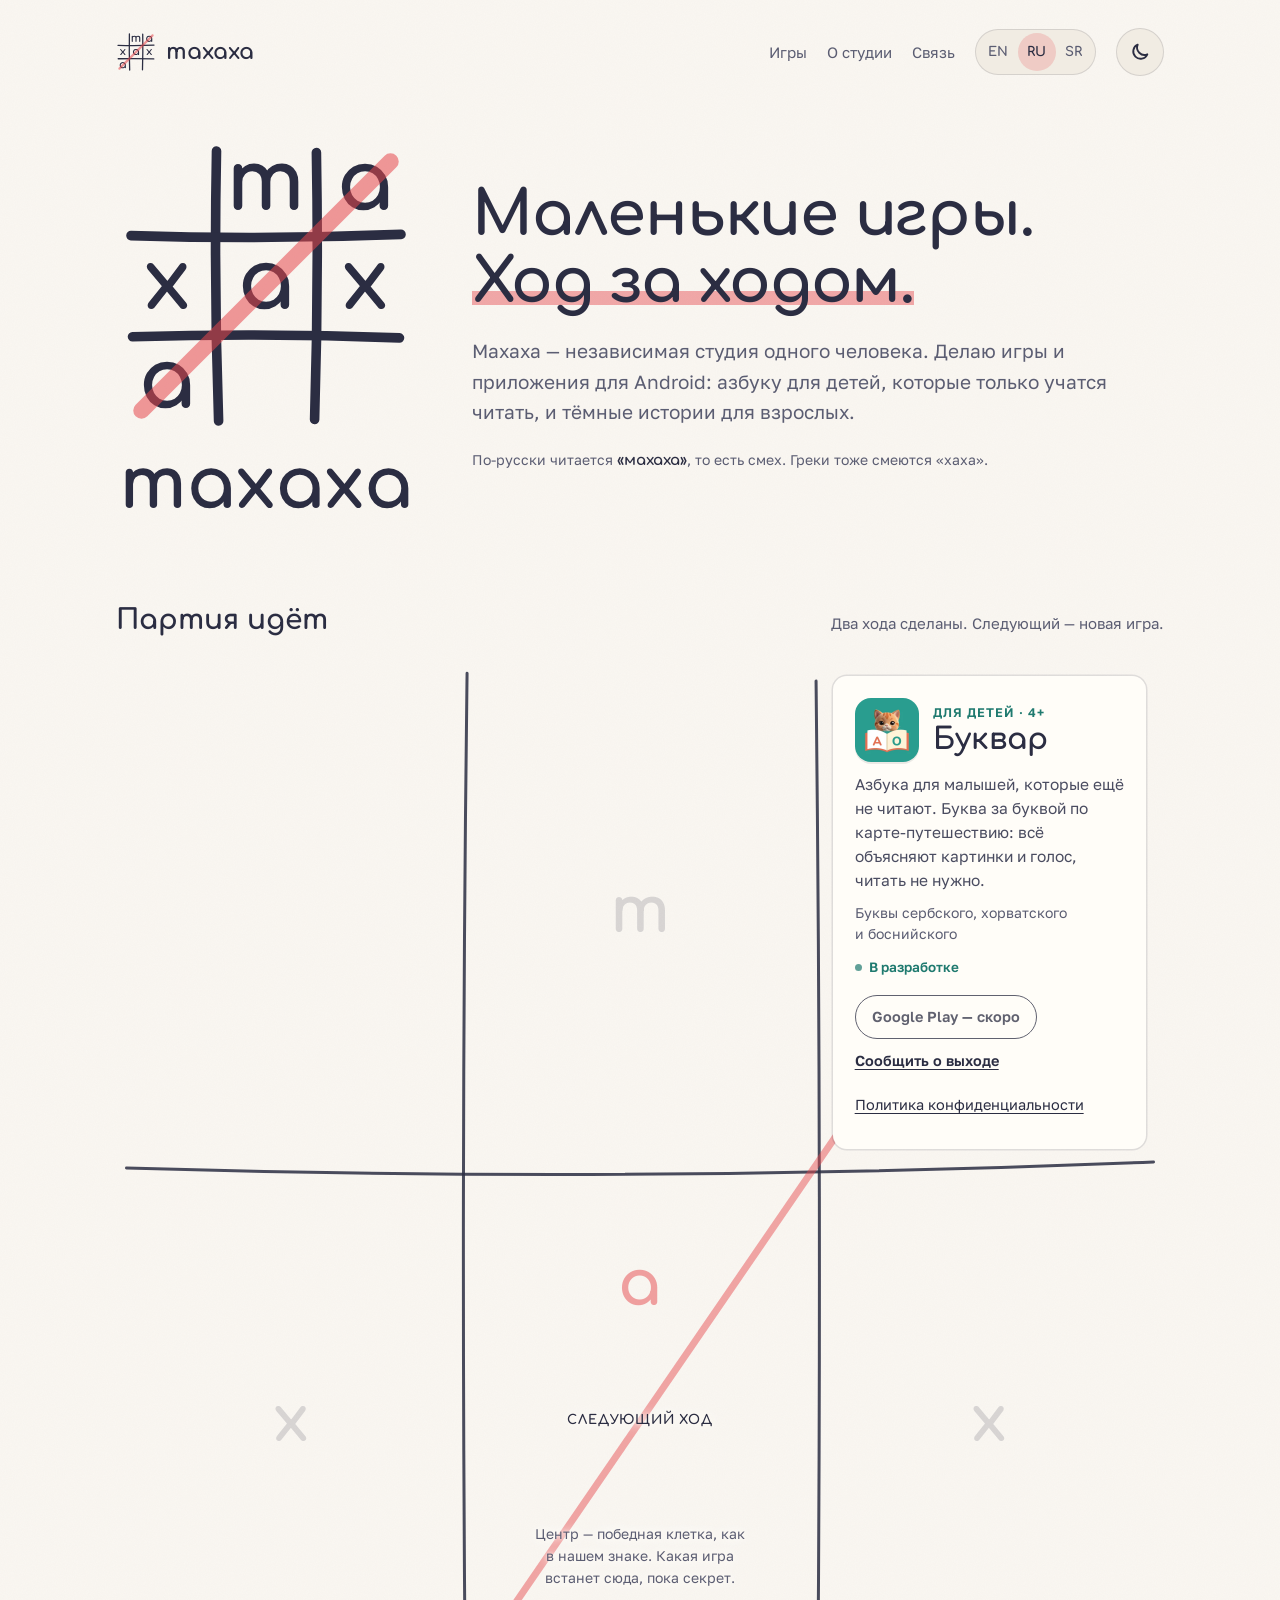
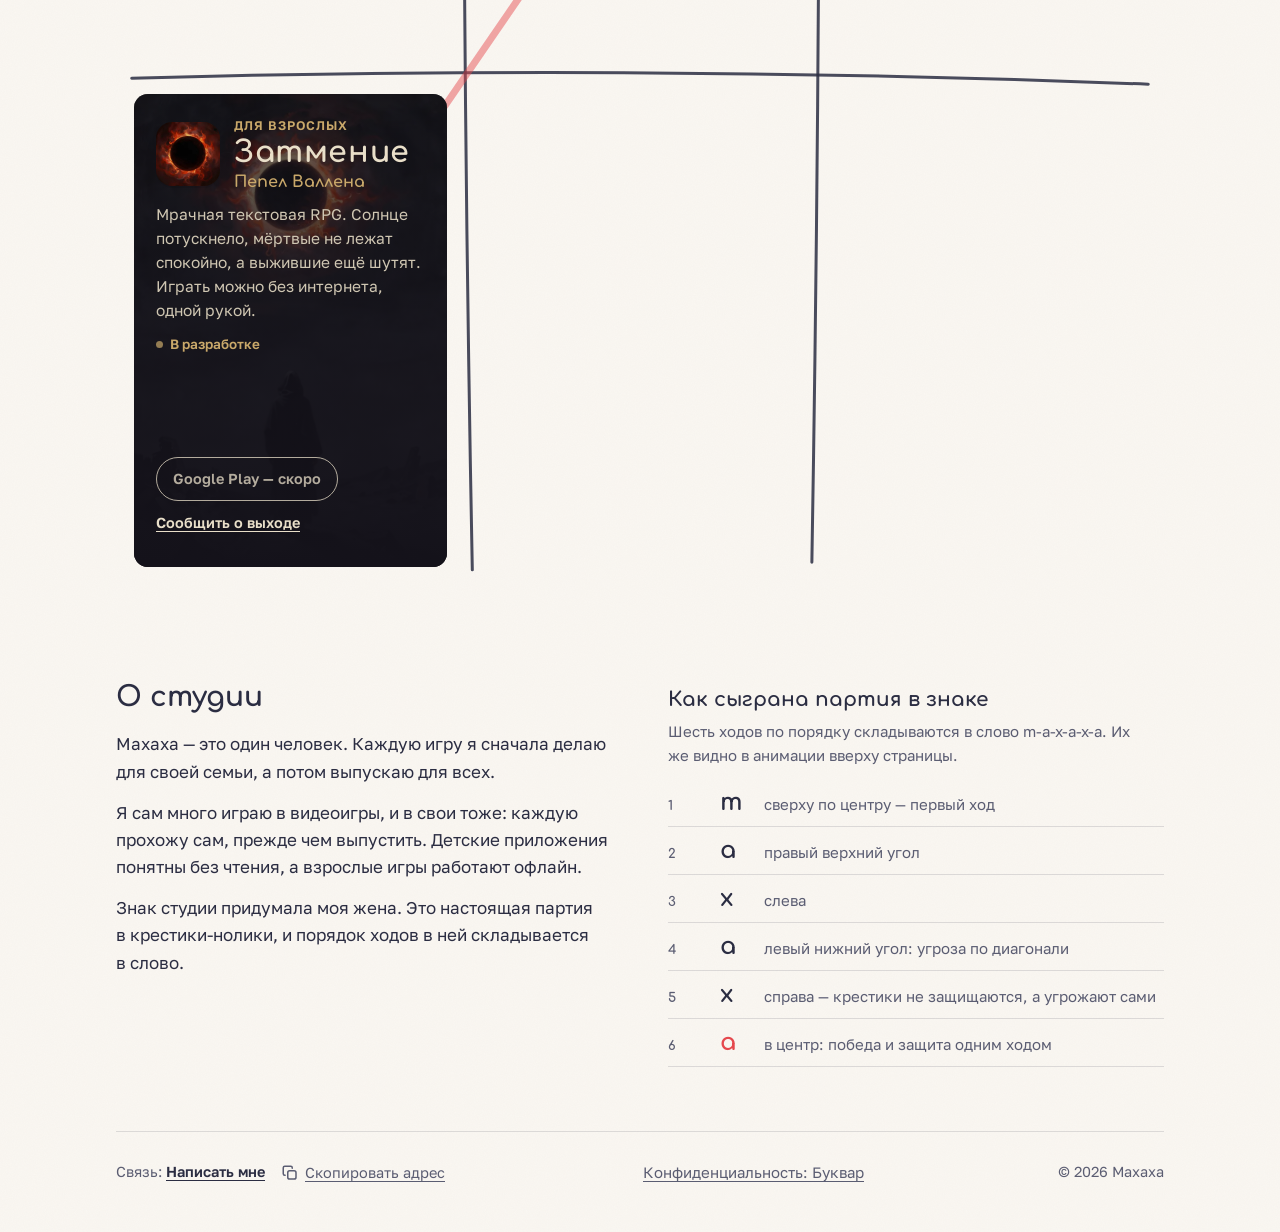
==== ru/index.html @ d2c28f69 "Публикация (исходники fd38b39)" ====
<!doctype html>
<html lang="ru">
<head>
<meta charset="utf-8">
<meta name="viewport" content="width=device-width, initial-scale=1, viewport-fit=cover">
<title>Maxaxa — маленькие игры для детей и взрослых</title>
<meta name="description" content="Maxaxa — независимая студия одного человека: приложения и игры для Android для детей и взрослых.">
<link rel="canonical" href="https://maxaxa.app/ru/">
<link rel="alternate" hreflang="en" href="https://maxaxa.app/">
<link rel="alternate" hreflang="ru" href="https://maxaxa.app/ru/">
<link rel="alternate" hreflang="sr" href="https://maxaxa.app/sr/">
<link rel="alternate" hreflang="x-default" href="https://maxaxa.app/">
<meta property="og:type" content="website">
<meta property="og:site_name" content="Maxaxa">
<meta property="og:title" content="Maxaxa — маленькие игры для детей и взрослых">
<meta property="og:description" content="Maxaxa — независимая студия одного человека: приложения и игры для Android для детей и взрослых.">
<meta property="og:url" content="https://maxaxa.app/ru/">
<meta property="og:image" content="https://maxaxa.app/assets/og-ru.png">
<meta property="og:image:width" content="1200">
<meta property="og:image:height" content="630">
<meta property="og:locale" content="ru_RU">
<meta name="twitter:card" content="summary_large_image">
<meta name="theme-color" content="#FAF7F2" media="(prefers-color-scheme: light)">
<meta name="theme-color" content="#1A1720" media="(prefers-color-scheme: dark)">
<link rel="icon" href="/favicon.ico" sizes="any">
<link rel="icon" href="/favicon.svg" type="image/svg+xml">
<link rel="apple-touch-icon" href="/apple-touch-icon.png">
<script>document.documentElement.classList.add('js');try{var t=localStorage.getItem('mx-theme');if(t)document.documentElement.setAttribute('data-theme',t)}catch(e){}</script>
<link rel="stylesheet" href="/assets/fonts/fonts.css">
<link rel="stylesheet" href="/assets/site.css">
</head>
<body>
<div class="wrap">
  <header>
    <a class="brand" href="/ru/" aria-label="Maxaxa, на главную">
      <img class="lt" src="/assets/img/mark-light-transparent.svg" alt="">
      <img class="dk" src="/assets/img/mark-dark-transparent.svg" alt="">
      maxaxa
    </a>
    <nav>
      <a class="navlink" href="/ru/#games">Игры</a>
      <a class="navlink" href="/ru/#about">О студии</a>
      <a class="navlink" href="#contact">Связь</a>
      <span class="langs-nav"><a href="/" hreflang="en" lang="en">EN</a><a href="/ru/" hreflang="ru" lang="ru" aria-current="page">RU</a><a href="/sr/" hreflang="sr" lang="sr">SR</a></span>
      <button class="toggle" id="theme" type="button" aria-label="Сменить тему" title="Сменить тему">
        <svg class="moon" viewBox="0 0 24 24" width="22" height="22" aria-hidden="true"><path d="M20 14.5A8 8 0 0 1 9.5 4a8 8 0 1 0 10.5 10.5Z" fill="none" stroke="currentColor" stroke-width="2" stroke-linejoin="round"/></svg>
        <svg class="sun" viewBox="0 0 24 24" width="22" height="22" aria-hidden="true" hidden><circle cx="12" cy="12" r="4.2" fill="none" stroke="currentColor" stroke-width="2"/><path d="M12 2.5v2.2M12 19.3v2.2M2.5 12h2.2M19.3 12h2.2M5.3 5.3l1.6 1.6M17.1 17.1l1.6 1.6M5.3 18.7l1.6-1.6M17.1 6.9l1.6-1.6" stroke="currentColor" stroke-width="2" stroke-linecap="round"/></svg>
      </button>
    </nav>
  </header>
  <section class="hero" id="top">
    <svg class="lockup" viewBox="0 0 100 132" role="img" aria-label="Знак Maxaxa: партия в крестики-нолики">
      <g class="g" fill="none" stroke-width="3.2" stroke-linecap="round"><path pathLength="1" d="M33.5 5Q32.6 50 34.2 95"/><path pathLength="1" d="M66.8 5.5Q67.6 50 66.2 94.5"/><path pathLength="1" d="M5 33.2Q50 34.6 95 32.8"/><path pathLength="1" d="M5.5 66.9Q50 65.6 94.5 67.3"/></g>
      <g class="l"><path d="M59.34 24.69Q58.72 24.69 58.32 24.28Q57.91 23.87 57.91 23.26V15.25Q57.910 13.49 57.04 12.63Q56.17 11.78 54.77 11.78Q53.32 11.78 52.38 12.79Q51.44 13.79 51.44 15.36H49.12Q49.12 13.54 49.9 12.16Q50.69 10.77 52.1 9.99Q53.51 9.2 55.33 9.2Q56.93 9.2 58.16 9.9Q59.39 10.6 60.08 11.96Q60.77 13.32 60.77 15.25V23.26Q60.77 23.87 60.37 24.28Q59.98 24.69 59.34 24.69ZM40.66 24.69Q40.05 24.69 39.64 24.28Q39.23 23.87 39.23 23.26V10.8Q39.23 10.15 39.64 9.76Q40.05 9.37 40.66 9.37Q41.31 9.37 41.7 9.76Q42.09 10.15 42.09 10.8V23.26Q42.09 23.87 41.7 24.28Q41.31 24.69 40.66 24.69ZM50.01 24.69Q49.4 24.69 48.99 24.28Q48.59 23.87 48.59 23.26V15.25Q48.59 13.49 47.72 12.63Q46.85 11.78 45.45 11.78Q43.99 11.78 43.04 12.79Q42.09 13.790 42.09 15.36H40.33Q40.33 13.54 41.05 12.16Q41.78 10.77 43.07 9.99Q44.36 9.2 46.01 9.2Q47.61 9.2 48.84 9.9Q50.07 10.6 50.76 11.96Q51.44 13.32 51.44 15.25V23.26Q51.44 23.87 51.05 24.28Q50.66 24.69 50.01 24.69Z"/><path d="M82.45 24.77Q80.41 24.77 78.79 23.75Q77.17 22.74 76.23 20.98Q75.29 19.23 75.29 17.02Q75.29 14.79 76.31 13.03Q77.33 11.27 79.08 10.25Q80.82 9.23 83.01 9.23Q85.2 9.23 86.94 10.25Q88.67 11.27 89.69 13.04Q90.71 14.8 90.71 17.01H89.62Q89.62 19.21 88.68 20.97Q87.74 22.72 86.12 23.75Q84.51 24.77 82.45 24.77ZM83.01 22.25Q84.44 22.25 85.56 21.56Q86.68 20.88 87.33 19.68Q87.97 18.49 87.97 17.01Q87.97 15.5 87.33 14.31Q86.68 13.12 85.56 12.44Q84.44 11.75 83.02 11.75Q81.61 11.75 80.48 12.44Q79.35 13.12 78.69 14.31Q78.03 15.49 78.03 17.01Q78.03 18.5 78.69 19.69Q79.35 20.88 80.48 21.56Q81.61 22.25 83.01 22.25ZM89.29 24.69Q88.67 24.69 88.26 24.28Q87.86 23.87 87.86 23.26V18.97L88.39 16.01L90.71 17.01V23.26Q90.71 23.87 90.31 24.28Q89.91 24.69 89.29 24.69Z"/><path d="M22.45 57.66Q22.17 57.66 21.92 57.57Q21.67 57.49 21.45 57.21L16.55 51.33L15.54 50.32L10.67 44.55Q10.3 44.11 10.27 43.59Q10.25 43.07 10.55 42.71Q10.86 42.34 11.48 42.34Q12.15 42.34 12.54 42.82L17.33 48.53L18.06 49.2L23.32 55.5Q23.74 56.01 23.73 56.5Q23.71 56.99 23.36 57.32Q23.01 57.66 22.45 57.66ZM11.76 57.66Q11.2 57.66 10.88 57.31Q10.55 56.96 10.55 56.45Q10.55 55.95 10.95 55.45L15.71 49.48L17.22 51.61L12.77 57.21Q12.35 57.66 11.76 57.66ZM18.67 50.46 16.74 48.81 21.25 42.82Q21.47 42.54 21.73 42.44Q21.98 42.34 22.29 42.34Q22.9 42.34 23.21 42.72Q23.52 43.1 23.5 43.63Q23.49 44.16 23.1 44.67Z"/><path d="M49.45 57.77Q47.41 57.77 45.79 56.75Q44.17 55.74 43.23 53.98Q42.29 52.23 42.29 50.02Q42.29 47.79 43.31 46.03Q44.33 44.27 46.08 43.25Q47.82 42.23 50.01 42.23Q52.2 42.23 53.94 43.25Q55.67 44.27 56.69 46.04Q57.71 47.8 57.71 50.01H56.62Q56.62 52.21 55.68 53.97Q54.74 55.72 53.12 56.75Q51.51 57.77 49.45 57.77ZM50.01 55.25Q51.44 55.25 52.56 54.56Q53.68 53.88 54.33 52.68Q54.97 51.49 54.97 50.01Q54.97 48.5 54.33 47.31Q53.68 46.12 52.56 45.44Q51.44 44.75 50.02 44.75Q48.61 44.75 47.48 45.44Q46.35 46.12 45.69 47.31Q45.03 48.49 45.03 50.01Q45.03 51.5 45.69 52.69Q46.35 53.88 47.48 54.56Q48.61 55.25 50.01 55.25ZM56.29 57.69Q55.67 57.69 55.26 57.28Q54.86 56.87 54.86 56.26V51.97L55.39 49.01L57.71 50.01V56.26Q57.71 56.87 57.31 57.28Q56.91 57.69 56.29 57.69Z"/><path d="M88.45 57.66Q88.17 57.66 87.92 57.57Q87.67 57.49 87.45 57.21L82.55 51.33L81.54 50.32L76.67 44.55Q76.3 44.11 76.27 43.59Q76.25 43.07 76.55 42.71Q76.86 42.34 77.48 42.34Q78.15 42.34 78.54 42.82L83.33 48.53L84.06 49.2L89.32 55.5Q89.74 56.01 89.73 56.5Q89.71 56.99 89.36 57.32Q89.01 57.66 88.45 57.66ZM77.76 57.66Q77.2 57.66 76.88 57.31Q76.55 56.96 76.55 56.45Q76.55 55.95 76.95 55.45L81.71 49.48L83.22 51.61L78.77 57.21Q78.35 57.66 77.76 57.66ZM84.67 50.46 82.74 48.81 87.25 42.82Q87.47 42.54 87.73 42.44Q87.98 42.34 88.29 42.34Q88.9 42.34 89.21 42.72Q89.52 43.1 89.5 43.63Q89.49 44.16 89.1 44.67Z"/><path d="M16.45 90.77Q14.41 90.77 12.79 89.75Q11.17 88.74 10.23 86.98Q9.29 85.23 9.29 83.02Q9.29 80.79 10.31 79.03Q11.33 77.27 13.08 76.25Q14.82 75.23 17.01 75.23Q19.2 75.23 20.94 76.25Q22.67 77.27 23.69 79.04Q24.71 80.8 24.71 83.01H23.62Q23.62 85.21 22.68 86.97Q21.74 88.72 20.12 89.75Q18.51 90.77 16.45 90.77ZM17.01 88.25Q18.44 88.25 19.56 87.56Q20.68 86.88 21.33 85.68Q21.970 84.49 21.97 83.01Q21.97 81.5 21.33 80.31Q20.68 79.12 19.56 78.44Q18.44 77.75 17.02 77.75Q15.61 77.75 14.48 78.44Q13.35 79.12 12.69 80.31Q12.03 81.49 12.03 83.01Q12.03 84.5 12.69 85.69Q13.35 86.88 14.48 87.56Q15.61 88.25 17.01 88.25ZM23.29 90.69Q22.67 90.69 22.26 90.28Q21.86 89.87 21.86 89.26V84.97L22.39 82.01L24.71 83.01V89.26Q24.71 89.87 24.31 90.28Q23.91 90.69 23.29 90.69Z"/></g>
      <path class="win" pathLength="1" d="M91.5 8.5Q50.8 49.2 8.5 91.5" fill="none" stroke-width="5.5" stroke-linecap="round"/>
      <g class="w"><path d="M20.47 124.02Q19.94 124.02 19.59 123.68Q19.24 123.33 19.24 122.8V115.94Q19.24 114.42 18.5 113.69Q17.76 112.96 16.56 112.96Q15.31 112.96 14.5 113.82Q13.7 114.69 13.7 116.03H11.71Q11.71 114.47 12.38 113.28Q13.05 112.1 14.26 111.42Q15.48 110.75 17.04 110.75Q18.4 110.75 19.46 111.35Q20.52 111.95 21.1 113.12Q21.69 114.28 21.69 115.94V122.8Q21.69 123.33 21.36 123.68Q21.02 124.02 20.47 124.02ZM4.46 124.02Q3.93 124.02 3.58 123.68Q3.24 123.33 3.24 122.8V112.12Q3.24 111.57 3.58 111.23Q3.93 110.9 4.46 110.9Q5.01 110.9 5.35 111.23Q5.68 111.57 5.68 112.12V122.8Q5.68 123.33 5.35 123.68Q5.01 124.02 4.46 124.02ZM12.48 124.02Q11.95 124.02 11.6 123.68Q11.25 123.33 11.25 122.8V115.94Q11.25 114.42 10.51 113.69Q9.76 112.96 8.56 112.96Q7.32 112.96 6.5 113.82Q5.68 114.69 5.68 116.03H4.17Q4.17 114.47 4.8 113.28Q5.42 112.1 6.52 111.42Q7.63 110.75 9.04 110.75Q10.41 110.75 11.47 111.35Q12.52 111.95 13.11 113.12Q13.7 114.28 13.7 115.94V122.8Q13.7 123.33 13.36 123.68Q13.03 124.02 12.48 124.02Z"/><path d="M31.22 124.1Q29.47 124.1 28.08 123.22Q26.69 122.35 25.88 120.85Q25.08 119.34 25.08 117.45Q25.08 115.54 25.95 114.03Q26.83 112.53 28.33 111.65Q29.82 110.78 31.7 110.78Q33.58 110.78 35.06 111.65Q36.55 112.53 37.42 114.04Q38.3 115.55 38.3 117.45H37.36Q37.36 119.33 36.56 120.84Q35.75 122.34 34.36 123.22Q32.98 124.1 31.22 124.1ZM31.7 121.94Q32.92 121.94 33.88 121.35Q34.84 120.76 35.4 119.74Q35.95 118.71 35.95 117.44Q35.95 116.15 35.4 115.13Q34.84 114.11 33.88 113.52Q32.93 112.94 31.7 112.94Q30.5 112.94 29.53 113.52Q28.56 114.11 27.99 115.13Q27.43 116.15 27.43 117.44Q27.43 118.72 27.99 119.74Q28.56 120.76 29.53 121.35Q30.5 121.94 31.7 121.94ZM37.08 124.02Q36.55 124.02 36.2 123.68Q35.85 123.33 35.85 122.8V119.13L36.31 116.58L38.3 117.45V122.8Q38.3 123.33 37.96 123.68Q37.61 124.02 37.08 124.02Z"/><path d="M51.16 124Q50.92 124 50.71 123.93Q50.49 123.86 50.3 123.62L46.1 118.58L45.24 117.71L41.06 112.77Q40.75 112.38 40.72 111.94Q40.7 111.5 40.96 111.18Q41.23 110.87 41.76 110.87Q42.33 110.87 42.67 111.28L46.77 116.18L47.4 116.75L51.91 122.15Q52.27 122.58 52.26 123Q52.24 123.42 51.94 123.71Q51.64 124 51.16 124ZM42 124Q41.52 124 41.24 123.7Q40.96 123.4 40.96 122.97Q40.96 122.54 41.3 122.1L45.38 116.99L46.68 118.82L42.86 123.62Q42.5 124 42 124ZM47.92 117.83 46.27 116.42 50.13 111.28Q50.32 111.04 50.54 110.96Q50.76 110.87 51.02 110.87Q51.55 110.87 51.81 111.2Q52.08 111.52 52.06 111.98Q52.05 112.43 51.72 112.86Z"/><path d="M60.79 124.1Q59.04 124.1 57.65 123.22Q56.26 122.35 55.45 120.85Q54.64 119.34 54.64 117.45Q54.64 115.54 55.52 114.03Q56.4 112.53 57.89 111.65Q59.39 110.78 61.27 110.78Q63.15 110.78 64.63 111.65Q66.12 112.53 66.99 114.04Q67.87 115.55 67.87 117.45H66.93Q66.93 119.33 66.12 120.84Q65.32 122.34 63.93 123.22Q62.55 124.1 60.79 124.1ZM61.27 121.94Q62.49 121.94 63.45 121.35Q64.41 120.76 64.96 119.74Q65.52 118.71 65.52 117.44Q65.52 116.15 64.96 115.13Q64.41 114.11 63.45 113.52Q62.49 112.94 61.27 112.94Q60.07 112.94 59.1 113.52Q58.12 114.11 57.56 115.13Q57 116.15 57 117.44Q57 118.72 57.56 119.74Q58.12 120.76 59.09 121.35Q60.07 121.94 61.27 121.94ZM66.65 124.02Q66.12 124.02 65.77 123.68Q65.42 123.33 65.42 122.8V119.13L65.88 116.58L67.87 117.45V122.8Q67.87 123.33 67.52 123.68Q67.18 124.02 66.65 124.02Z"/><path d="M80.73 124Q80.49 124 80.28 123.93Q80.06 123.86 79.87 123.62L75.67 118.58L74.8 117.71L70.63 112.77Q70.32 112.38 70.29 111.94Q70.27 111.5 70.53 111.18Q70.8 110.87 71.32 110.87Q71.9 110.87 72.24 111.28L76.34 116.18L76.96 116.75L81.48 122.15Q81.84 122.58 81.82 123Q81.81 123.42 81.51 123.71Q81.21 124 80.73 124ZM71.56 124Q71.08 124 70.81 123.7Q70.53 123.4 70.53 122.97Q70.53 122.54 70.87 122.1L74.95 116.99L76.24 118.82L72.43 123.62Q72.07 124 71.56 124ZM77.49 117.83 75.84 116.42 79.7 111.28Q79.89 111.04 80.11 110.96Q80.32 110.87 80.59 110.87Q81.12 110.87 81.38 111.2Q81.64 111.52 81.63 111.98Q81.62 112.43 81.28 112.86Z"/><path d="M90.36 124.1Q88.6 124.1 87.22 123.22Q85.83 122.35 85.02 120.85Q84.21 119.34 84.21 117.45Q84.21 115.54 85.09 114.03Q85.96 112.53 87.46 111.65Q88.96 110.78 90.84 110.78Q92.71 110.78 94.2 111.65Q95.68 112.53 96.56 114.04Q97.44 115.55 97.44 117.45H96.5Q96.5 119.33 95.69 120.84Q94.89 122.34 93.5 123.22Q92.11 124.1 90.36 124.1ZM90.84 121.94Q92.06 121.94 93.02 121.35Q93.98 120.76 94.53 119.74Q95.08 118.71 95.08 117.44Q95.08 116.15 94.53 115.13Q93.98 114.11 93.02 113.52Q92.06 112.94 90.84 112.94Q89.64 112.94 88.66 113.52Q87.69 114.11 87.13 115.13Q86.56 116.15 86.56 117.44Q86.56 118.72 87.13 119.74Q87.69 120.76 88.66 121.35Q89.63 121.94 90.84 121.94ZM96.22 124.02Q95.68 124.02 95.34 123.68Q94.99 123.33 94.99 122.8V119.13L95.44 116.58L97.44 117.45V122.8Q97.44 123.33 97.09 123.68Q96.75 124.02 96.22 124.02Z"/></g>
    </svg>
    <div>
      <h1 class="say">Маленькие игры. <em>Ход за&nbsp;ходом.</em></h1>
      <p class="lead">Maxaxa — независимая студия одного человека. Делаю игры и приложения для Android: азбуку для детей, которые только учатся читать, и тёмные истории для взрослых.</p>
      <p class="reads">По-русски читается <b>«махаха»</b>, то есть смех. Греки тоже смеются «xaxa».</p>
    </div>
  </section>

  <section id="games">
    <div class="board-h">
      <h2>Партия идёт</h2>
      <p>Два хода сделаны. Следующий — новая игра.</p>
    </div>
    <div class="board" id="board">
      <svg class="lines" viewBox="0 0 100 100" preserveAspectRatio="none" aria-hidden="true">
        <path d="M33.5 1Q32.6 50 34.0 99"/><path d="M66.8 1.5Q67.6 50 66.4 98.5"/>
        <path d="M1 33.4Q50 34.4 99 33.0"/><path d="M1.5 66.8Q50 65.9 98.5 67.2"/>
        <path class="win2" pathLength="1" d="M94 6Q50.5 49.5 6 94"/>
      </svg>

      <div class="cell idle"><div class="empty"><span class="ghost">x</span></div></div>
      <div class="cell idle"><div class="empty"><span class="ghost played">m</span></div></div>
      <div class="cell">
        <article class="card kid">
          <div class="top">
            <img class="icon" src="/assets/img/bukvar-icon.webp" alt="Иконка «Буквара»: котёнок над открытой книгой" width="64" height="64">
            <div><div class="eyebrow">Для детей · 4+</div><h3>Буквар</h3></div>
          </div>
          <p>Азбука для малышей, которые ещё не читают. Буква за буквой по карте-путешествию: всё объясняют картинки и голос, читать не нужно.</p>
          <p class="langs">Буквы сербского, хорватского и боснийского</p>
          <div class="status">В разработке</div>
          <div class="links">
            <span class="btn" aria-disabled="true">Google Play — скоро</span>
            <a class="notify" href="mailto:hornsdron@gmail.com?subject=Bukvar">Сообщить о выходе</a>
            <a class="pol" href="/privacy/bukvar/">Политика конфиденциальности</a>
          </div>
        </article>
      </div>

      <div class="cell idle"><div class="empty"><span class="ghost played">x</span></div></div>
      <div class="cell next">
        <div class="empty">
          <span class="ghost">a</span>
          <span class="n">Следующий ход</span>
          <p>Центр — победная клетка, как в нашем знаке. Какая игра встанет сюда, пока секрет.</p>
        </div>
      </div>
      <div class="cell idle"><div class="empty"><span class="ghost played">x</span></div></div>

      <div class="cell">
        <article class="card adult">
          <div class="top">
            <img class="icon" src="/assets/img/eclipse-icon.webp" alt="Иконка игры «Затмение: Пепел Валлена»: чёрное солнце в огненной короне" width="64" height="64">
            <div><div class="eyebrow">Для взрослых</div><h3>Затмение</h3><div class="sub">Пепел Валлена</div></div>
          </div>
          <p>Мрачная текстовая RPG. Солнце потускнело, мёртвые не лежат спокойно, а выжившие ещё шутят. Играть можно без интернета, одной рукой.</p>
          <div class="status">В разработке</div>
          <div class="links">
            <span class="btn" aria-disabled="true">Google Play — скоро</span>
            <a class="notify" href="mailto:hornsdron@gmail.com?subject=Eclipse">Сообщить о выходе</a>
          </div>
        </article>
      </div>
      <div class="cell idle"><div class="empty"><span class="ghost">x</span></div></div>
      <div class="cell idle"><div class="empty"><span class="ghost">a</span></div></div>
    </div>
  </section>

  <section class="about" id="about">
    <div>
      <h2>О студии</h2>
      <p>Maxaxa — это один человек. Каждую игру я сначала делаю для своей семьи, а потом выпускаю для всех.</p>
      <p>Я сам много играю в видеоигры, и в свои тоже: каждую прохожу сам, прежде чем выпустить. Детские приложения понятны без чтения, а взрослые игры работают офлайн.</p>
      <p>Знак студии придумала моя жена. Это настоящая партия в крестики-нолики, и порядок ходов в ней складывается в слово.</p>
    </div>
    <div>
      <h3 class="moves-h">Как сыграна партия в знаке</h3>
      <p class="moves-p">Шесть ходов по порядку складываются в слово m-a-x-a-x-a. Их же видно в анимации вверху страницы.</p>
      <ol class="moves" aria-label="Как сыграна партия в знаке">
        <li><b>m</b><span>сверху по центру — первый ход</span></li>
        <li><b>a</b><span>правый верхний угол</span></li>
        <li><b>x</b><span>слева</span></li>
        <li><b>a</b><span>левый нижний угол: угроза по диагонали</span></li>
        <li><b>x</b><span>справа — крестики не защищаются, а угрожают сами</span></li>
        <li><b>a</b><span>в центр: победа и защита одним ходом</span></li>
      </ol>
    </div>
  </section>

  <footer id="contact">
    <span class="contact">Связь: <a class="mail" href="mailto:hornsdron@gmail.com">Написать мне</a>
      <button type="button" class="copy" id="copy-mail" data-addr="hornsdron@gmail.com" data-done="Скопировано">
        <svg class="i-copy" viewBox="0 0 24 24" width="18" height="18" aria-hidden="true"><rect x="9" y="9" width="11" height="11" rx="2.5" fill="none" stroke="currentColor" stroke-width="2" stroke-linejoin="round"/><path d="M5.5 15H5a2 2 0 0 1-2-2V5a2 2 0 0 1 2-2h8a2 2 0 0 1 2 2v.5" fill="none" stroke="currentColor" stroke-width="2" stroke-linecap="round" stroke-linejoin="round"/></svg>
        <svg class="i-done" viewBox="0 0 24 24" width="18" height="18" aria-hidden="true" hidden><path d="M5 12.5l4.5 4.5L19 7.5" fill="none" stroke="currentColor" stroke-width="2" stroke-linecap="round" stroke-linejoin="round"/></svg>
        <span class="lbl" aria-live="polite">Скопировать адрес</span></button></span>
    <nav aria-label="Политики конфиденциальности"><a href="/privacy/bukvar/">Конфиденциальность: Буквар</a></nav>
    <span>© 2026 Maxaxa</span>
  </footer>
</div>
<script src="/assets/site.js"></script>
</body>
</html>
---- assets/fonts/fonts.css ----
/* Шрифты на своём сервере (OFL, см. OFL-*.txt) — без запросов к Google. Переменные woff2, наборы: латиница, латиница-ext (сербский), кириллица. */
@font-face{font-family:'Comfortaa'; font-style:normal; font-weight:500 700; font-display:swap; src:url(/assets/fonts/Comfortaa-cyrillic-ext.woff2) format('woff2'); unicode-range:U+0460-052F, U+1C80-1C8A, U+20B4, U+2DE0-2DFF, U+A640-A69F, U+FE2E-FE2F} /* cyrillic-ext */
@font-face{font-family:'Comfortaa'; font-style:normal; font-weight:500 700; font-display:swap; src:url(/assets/fonts/Comfortaa-cyrillic.woff2) format('woff2'); unicode-range:U+0301, U+0400-045F, U+0490-0491, U+04B0-04B1, U+2116} /* cyrillic */
@font-face{font-family:'Comfortaa'; font-style:normal; font-weight:500 700; font-display:swap; src:url(/assets/fonts/Comfortaa-latin-ext.woff2) format('woff2'); unicode-range:U+0100-02BA, U+02BD-02C5, U+02C7-02CC, U+02CE-02D7, U+02DD-02FF, U+0304, U+0308, U+0329, U+1D00-1DBF, U+1E00-1E9F, U+1EF2-1EFF, U+2020, U+20A0-20AB, U+20AD-20C4, U+2113, U+2C60-2C7F, U+A720-A7FF} /* latin-ext */
@font-face{font-family:'Comfortaa'; font-style:normal; font-weight:500 700; font-display:swap; src:url(/assets/fonts/Comfortaa-latin.woff2) format('woff2'); unicode-range:U+0000-00FF, U+0131, U+0152-0153, U+02BB-02BC, U+02C6, U+02DA, U+02DC, U+0304, U+0308, U+0329, U+2000-206F, U+20AC, U+2122, U+2191, U+2193, U+2212, U+2215, U+FEFF, U+FFFD} /* latin */
@font-face{font-family:'Golos Text'; font-style:normal; font-weight:400 600; font-display:swap; src:url(/assets/fonts/GolosText-cyrillic-ext.woff2) format('woff2'); unicode-range:U+0460-052F, U+1C80-1C8A, U+20B4, U+2DE0-2DFF, U+A640-A69F, U+FE2E-FE2F} /* cyrillic-ext */
@font-face{font-family:'Golos Text'; font-style:normal; font-weight:400 600; font-display:swap; src:url(/assets/fonts/GolosText-cyrillic.woff2) format('woff2'); unicode-range:U+0301, U+0400-045F, U+0490-0491, U+04B0-04B1, U+2116} /* cyrillic */
@font-face{font-family:'Golos Text'; font-style:normal; font-weight:400 600; font-display:swap; src:url(/assets/fonts/GolosText-latin-ext.woff2) format('woff2'); unicode-range:U+0100-02BA, U+02BD-02C5, U+02C7-02CC, U+02CE-02D7, U+02DD-02FF, U+0304, U+0308, U+0329, U+1D00-1DBF, U+1E00-1E9F, U+1EF2-1EFF, U+2020, U+20A0-20AB, U+20AD-20C4, U+2113, U+2C60-2C7F, U+A720-A7FF} /* latin-ext */
@font-face{font-family:'Golos Text'; font-style:normal; font-weight:400 600; font-display:swap; src:url(/assets/fonts/GolosText-latin.woff2) format('woff2'); unicode-range:U+0000-00FF, U+0131, U+0152-0153, U+02BB-02BC, U+02C6, U+02DA, U+02DC, U+0304, U+0308, U+0329, U+2000-206F, U+20AC, U+2122, U+2191, U+2193, U+2212, U+2215, U+FEFF, U+FFFD} /* latin */
---- assets/site.css ----
/* Layout: страница — партия в крестики-нолики. Знак рисуется ходами, портфолио — доска 3×3, линия победы ведёт к следующей игре. */
:root{
  --paper:#FAF7F2; --paper-2:#F1ECE3; --ink:#2B2D42; --ink-soft:#5B5D72;
  --grid:#2B2D42; --win:#E5484D; --rule:rgba(43,45,66,.14);
  --night:#1A1720; --night-2:#24202C; --bone:#E9DFC9; --gold:#8C7A55; --wine:#C24152;
  --display:"Comfortaa", "Trebuchet MS", system-ui, sans-serif;
  --text:"Golos Text", "Segoe UI", system-ui, sans-serif;
  --bg:var(--paper); --fg:var(--ink); --fg-soft:var(--ink-soft); --line:var(--grid); --accent:var(--win);
  --empty-bg:transparent; --toggle-bg:var(--paper-2); --ghost-played:.16;
  /* светлый лист студии (палитра брендбука) — на ночи приглушается до кости */
  --sheet:#FFFDF8; --sheet-ink:var(--ink); --sheet-text:#4A4C60; --sheet-soft:var(--ink-soft);
  --sheet-edge:0 0 0 1.5px rgba(43,45,66,.12);
  /* цвета игр — не студии: «Буквар» (бирюза), «Затмение» (ночь, золото, пепел) */
  --bukvar:#1F7A6F;
  --eclipse-bg:#14121A; --eclipse-gold:#C9A86A; --eclipse-text:#CFC6B2; --eclipse-edge:none;
}
@media (prefers-color-scheme: dark){:root:not([data-theme="light"]){
  --bg:var(--night); --fg:var(--bone); --fg-soft:#B4AA97; --line:var(--gold); --accent:var(--wine);
  --rule:rgba(233,223,201,.22); --toggle-bg:var(--night-2); --ghost-played:.28;
  --sheet:#E6DCC4; --sheet-text:#34364D; --sheet-soft:#4A4C60;
  --sheet-edge:0 0 0 1.5px rgba(233,223,201,.35),0 12px 40px rgba(233,223,201,.08);
  --bukvar:#17665C; --eclipse-edge:0 0 0 1.5px rgba(201,168,106,.35); color-scheme:dark }}
:root[data-theme="dark"]{
  --bg:var(--night); --fg:var(--bone); --fg-soft:#B4AA97; --line:var(--gold); --accent:var(--wine);
  --rule:rgba(233,223,201,.22); --toggle-bg:var(--night-2); --ghost-played:.28;
  --sheet:#E6DCC4; --sheet-text:#34364D; --sheet-soft:#4A4C60;
  --sheet-edge:0 0 0 1.5px rgba(233,223,201,.35),0 12px 40px rgba(233,223,201,.08);
  --bukvar:#17665C; --eclipse-edge:0 0 0 1.5px rgba(201,168,106,.35); color-scheme:dark }

*{box-sizing:border-box}
body{background:var(--bg); color:var(--fg); font:400 17px/1.6 var(--text); transition:background .4s,color .4s;
  background-image:url("data:image/svg+xml,%3Csvg xmlns='http://www.w3.org/2000/svg' width='220' height='220'%3E%3Cfilter id='n'%3E%3CfeTurbulence type='fractalNoise' baseFrequency='.9' numOctaves='2' stitchTiles='stitch'/%3E%3CfeColorMatrix values='0 0 0 0 .5  0 0 0 0 .45  0 0 0 0 .4  0 0 0 .05 0'/%3E%3C/filter%3E%3Crect width='100%25' height='100%25' filter='url(%23n)'/%3E%3C/svg%3E")}
.wrap{max-width:1080px; margin:0 auto; padding-left:max(16px,env(safe-area-inset-left,0px)); padding-right:max(16px,env(safe-area-inset-right,0px))}
a{color:inherit}
:focus-visible{outline:2px solid var(--accent); outline-offset:3px; border-radius:4px}

/* шапка */
header{padding-block:20px; display:flex; align-items:center; justify-content:space-between; gap:16px}
.brand{display:flex; align-items:center; gap:10px; text-decoration:none; font:700 22px/1 var(--display)}
.brand img{width:40px; height:40px}
.brand .dk{display:none}
:root[data-theme="dark"] .brand .lt{display:none} :root[data-theme="dark"] .brand .dk{display:block}
@media (prefers-color-scheme: dark){:root:not([data-theme="light"]) .brand .lt{display:none} :root:not([data-theme="light"]) .brand .dk{display:block}}
nav{display:flex; align-items:center; gap:20px; font-size:15px}
nav a{text-decoration:none; color:var(--fg-soft)} nav a:hover{color:var(--fg)}
.toggle{width:48px; height:48px; border-radius:50%; border:1.5px solid var(--rule); background:var(--toggle-bg); color:var(--fg);
  cursor:pointer; font:700 22px/1 var(--display); display:grid; place-items:center}
.toggle span{transform:translateY(-2px)}
@media (max-width:640px){ nav .navlink{display:none} }

/* hero */
.hero{display:grid; grid-template-columns:minmax(0,300px) minmax(0,1fr); gap:56px; align-items:center; padding-block:40px 72px}
.lockup{width:100%; max-width:300px; overflow:visible}
.lockup .g path{stroke:var(--line); stroke-dasharray:1; stroke-dashoffset:1; animation:draw .45s ease-out forwards}
.lockup .g path:nth-child(2){animation-delay:.08s} .lockup .g path:nth-child(3){animation-delay:.16s} .lockup .g path:nth-child(4){animation-delay:.24s}
.lockup .l path, .lockup .w{fill:var(--fg)}
.lockup .l path{opacity:0; transform-box:fill-box; transform-origin:center; animation:move .22s cubic-bezier(.3,1.6,.6,1) forwards}
.lockup .l path:nth-child(1){animation-delay:.30s} .lockup .l path:nth-child(2){animation-delay:.44s}
.lockup .l path:nth-child(3){animation-delay:.58s} .lockup .l path:nth-child(6){animation-delay:.72s}
.lockup .l path:nth-child(5){animation-delay:.86s} .lockup .l path:nth-child(4){animation-delay:1.0s}
.lockup .win{stroke:var(--accent); stroke-opacity:.55; stroke-dasharray:1; stroke-dashoffset:1; animation:draw .26s ease-in 1.1s forwards}
.lockup .w{opacity:0; animation:fade .45s ease-out 1.36s forwards}
@keyframes draw{to{stroke-dashoffset:0}}
@keyframes move{from{opacity:0; transform:scale(.6)} to{opacity:1; transform:scale(1)}}
@keyframes fade{to{opacity:1}}
.say{font:700 clamp(34px,6vw,62px)/1.08 var(--display); letter-spacing:-.02em; margin:0 0 20px; text-wrap:balance}
.say em{display:inline-block; font-style:normal; background:linear-gradient(transparent 62%, color-mix(in srgb,var(--accent) 45%,transparent) 62% 84%, transparent 84%)}
.lead{font-size:19px; color:var(--fg-soft); max-width:34em; margin:0}
.reads{margin-top:22px; font-size:14px; color:var(--fg-soft)}
.reads b{font:700 15px var(--display); color:var(--fg)}
@media (max-width:760px){ .hero{grid-template-columns:1fr; gap:24px; padding-block:16px 48px} .lockup{max-width:200px} }

/* доска-портфолио */
.board-h{display:flex; align-items:baseline; justify-content:space-between; gap:16px; flex-wrap:wrap; margin-bottom:20px}
.board-h h2{font:700 28px/1.2 var(--display); margin:0}
.board-h p{margin:0; color:var(--fg-soft); font-size:15px}
.board{position:relative; display:grid; grid-template-columns:repeat(3,minmax(0,1fr)); grid-auto-rows:minmax(240px,1fr)}
.board .lines{position:absolute; inset:0; width:100%; height:100%; pointer-events:none; z-index:0}
.board .lines path{fill:none; stroke:var(--line); stroke-width:3; stroke-linecap:round; vector-effect:non-scaling-stroke; opacity:.85}
.board .lines .win2{stroke:var(--accent); stroke-opacity:.55; stroke-width:7; stroke-dasharray:1; stroke-dashoffset:1}
.board.seen .lines .win2{animation:drawwin 1.1s ease-in-out .2s forwards}
/* в конце пунктир убирается: на растянутой доске он даёт разрывы линии */
@keyframes drawwin{99%{stroke-dashoffset:0; stroke-dasharray:1} 100%{stroke-dashoffset:0; stroke-dasharray:none}}
.cell{position:relative; padding:18px; min-width:0}
.card{height:100%; border-radius:14px; padding:22px; display:flex; flex-direction:column; gap:10px; position:relative; overflow:hidden; z-index:1}
.eyebrow{font-size:12.5px; letter-spacing:.08em; text-transform:uppercase; font-weight:600}
.card h3{font:700 30px/1.1 var(--display); margin:0}
.card p{margin:0; font-size:15.5px; line-height:1.55}
.card .icon{width:64px; height:64px; border-radius:16px; box-shadow:0 2px 0 rgba(0,0,0,.08)}
.card .top{display:flex; gap:14px; align-items:center}
.links{margin-top:auto; display:flex; flex-wrap:wrap; gap:8px 14px; align-items:center; padding-top:6px; font-size:14.5px}
.btn{display:inline-flex; align-items:center; min-height:44px; padding:0 16px; border-radius:22px; font-weight:600; text-decoration:none; border:1.5px solid currentColor}
.btn[aria-disabled="true"]{opacity:.75; cursor:default}
.status{font-size:13.5px; font-weight:600; display:flex; align-items:center; gap:7px; margin-top:2px}
.status::before{content:""; width:7px; height:7px; border-radius:50%; background:currentColor; opacity:.7}
.links a.notify{font-weight:600; text-underline-offset:3px}
.links a.pol{text-underline-offset:3px}

/* светлая клетка — всегда бумага */
.kid{background:var(--sheet); color:var(--sheet-ink); box-shadow:var(--sheet-edge)}
.kid .eyebrow, .kid .status{color:var(--bukvar)} .kid p{color:var(--sheet-text)}
.kid .langs{font-size:14px; color:var(--sheet-soft)}
/* тёмная клетка — всегда ночь, картина маслом */
.adult{background:var(--eclipse-bg); color:var(--bone); box-shadow:var(--eclipse-edge)}
.adult::before{content:""; position:absolute; inset:0; background:url(img/eclipse-art.webp) center 18%/cover; opacity:.55; transition:opacity .8s, filter .8s; z-index:-1}
.adult::after{content:""; position:absolute; inset:0; background:linear-gradient(180deg,rgba(20,18,26,.2) 0%,rgba(20,18,26,.75) 55%,var(--eclipse-bg) 100%); z-index:-1}
.adult:hover::before{opacity:.38; filter:saturate(.6) brightness(.8)}
.adult .eyebrow, .adult .status{color:var(--eclipse-gold)} .adult p{color:var(--eclipse-text)}
.adult h3{letter-spacing:.02em}
.adult .sub{font:700 16px/1.2 var(--display); color:var(--eclipse-gold); margin-top:4px}

/* пустые клетки — будущие ходы */
.empty{display:grid; place-items:center; text-align:center; color:var(--fg-soft); font-size:14px; gap:4px; padding:22px; height:100%}
.empty .ghost{font:700 64px/1 var(--display); color:var(--line); opacity:.0; transition:opacity .35s, transform .35s; transform:scale(.7)}
.cell:hover .ghost{opacity:.35; transform:scale(1)}
.empty .n{font:700 13px var(--display); letter-spacing:.06em; text-transform:uppercase}
.empty .ghost.played{opacity:var(--ghost-played); transform:scale(1)}
.cell:hover .ghost.played{opacity:.3}
.next .empty{color:var(--fg)}
.next .ghost{opacity:.5; transform:scale(1); color:var(--accent)}
.next .empty p{margin:0; max-width:15em; color:var(--fg-soft)}
@media (max-width:980px){
  .board{grid-template-columns:1fr; grid-auto-rows:auto; gap:16px}
  .board .lines, .cell.idle{display:none}
  .cell{padding:0}
  .card{min-height:300px}
  .next{border:1.5px dashed var(--rule); border-radius:14px; order:3}
  .next .empty{padding-block:28px}
}

/* о студии */
.about{display:grid; grid-template-columns:minmax(0,1fr) minmax(0,1fr); gap:56px; padding-block:96px 64px; align-items:start}
.about h2{font:700 28px/1.2 var(--display); margin:0 0 16px}
.about p{margin:0 0 14px; max-width:32em}
.moves-h{font:700 20px/1.3 var(--display); margin:6px 0 6px}
.moves-p{margin:0 0 14px; color:var(--fg-soft); font-size:15px}
.moves{list-style:none; padding:0; margin:0; display:grid; gap:2px; counter-reset:m}
.moves li{display:grid; grid-template-columns:44px 36px minmax(0,1fr); align-items:baseline; gap:8px; padding:10px 0; border-bottom:1px solid var(--rule); counter-increment:m; font-size:15px}
.moves li::before{content:counter(m); font:700 13px var(--display); color:var(--fg-soft)}
.moves b{font:700 24px/1 var(--display)}
.moves li:last-child b{color:var(--accent)}
.moves span{color:var(--fg-soft)}
@media (max-width:760px){ .about{grid-template-columns:1fr; gap:32px; padding-block:64px 40px} }

footer{border-top:1px solid var(--rule); padding-block:28px 40px; display:flex; flex-wrap:wrap; gap:12px 28px; justify-content:space-between; font-size:14.5px; color:var(--fg-soft)}
footer .mail{font-weight:600; color:var(--fg)}
footer .copy{font:inherit; color:var(--fg-soft); background:none; border:0; padding:10px 4px; margin:-10px 0 -10px 8px; cursor:pointer;
  display:inline-flex; align-items:center; gap:6px; vertical-align:middle}
footer .copy .lbl{display:inline-block; text-align:left; text-decoration:underline; text-underline-offset:3px}
footer .copy.done{color:var(--accent)} footer .copy svg[hidden]{display:none}
footer .copy:hover{color:var(--fg)}

@media (prefers-reduced-motion: reduce){
  .lockup *, .board .lines .win2{animation:none!important; opacity:1!important; stroke-dashoffset:0!important; transform:none!important}
  .board .lines .win2{stroke-dasharray:none!important}
  .adult::before{transition:none}
}

/* переключатель языка, ссылки в подвале, 404 */
/* языки — капсула-переключатель в пару к кнопке темы */
.langs-nav{display:flex; gap:0; padding:3px; border:1.5px solid var(--rule); border-radius:24px; background:var(--toggle-bg); font:700 13px/1 var(--display); letter-spacing:.04em}
.langs-nav a{display:inline-flex; align-items:center; justify-content:center; min-height:38px; min-width:36px; padding:0 9px; border-radius:19px; text-decoration:none; color:var(--fg-soft)}
.langs-nav a[aria-current="page"]{color:var(--fg); background:color-mix(in srgb,var(--accent) 20%,transparent)}
footer nav{display:flex; flex-wrap:wrap; gap:8px 20px}
footer nav a{text-decoration:underline}
footer a{color:var(--fg-soft); text-underline-offset:3px}
.lost{padding-block:48px 96px; display:grid; gap:18px; justify-items:start}
.lost .big{font:700 clamp(64px,14vw,140px)/1 var(--display); color:var(--line)}
.lost .big b{color:var(--accent); opacity:.7}
.lost h1{font:700 32px/1.2 var(--display); margin:0}
.lost p{margin:0; color:var(--fg-soft)}
@media (max-width:640px){ nav{gap:10px} }

/* адаптив: заголовки карточек и шапка на узких экранах */
.card .top > div{min-width:0}
.card h3{font-size:clamp(24px,2.6vw,30px); overflow-wrap:anywhere}
@media (max-width:980px){ .card h3{font-size:clamp(24px,7.5vw,30px)} }
@media (max-width:420px){
  header{gap:8px}
  .brand{font-size:18px; gap:8px} .brand img{width:32px; height:32px}
  nav{gap:6px} .langs-nav a{min-height:34px; min-width:32px; padding:0 6px}
  .toggle{width:44px; height:44px}
}
@media (max-width:340px){ .brand{font-size:16px; gap:6px} .brand img{width:28px; height:28px} .langs-nav a{min-width:28px; padding:0 4px} nav{gap:4px} }
/* текст в центральной клетке — поверх линии победы */
.next .empty > *{position:relative; z-index:1}
.next .empty p, .next .empty .n{text-shadow:0 0 3px var(--bg),0 0 8px var(--bg),0 0 14px var(--bg)}
.toggle svg{display:block} .toggle svg[hidden]{display:none}
/* знак по центру на телефоне; текст остаётся слева */
@media (max-width:760px){ .lockup{justify-self:center} }
/* меньше висячих слов */
.card p, .about p, .moves span, .lead{text-wrap:pretty}
/* ссылки в карточках и подвале — зона нажатия 44px */
.links{gap:0 14px} .links a:not(.btn){display:inline-flex; align-items:center; min-height:44px}
footer{row-gap:16px} footer a, footer .mail{display:inline-block; padding-block:10px; margin-block:-10px}
/* карточки появляются по очереди и чуть приподнимаются под курсором */
@keyframes rise{from{opacity:0; translate:0 14px} to{opacity:1; translate:0 0}}
.js .board .card{opacity:0}
.js .board .card.in{animation:rise .6s ease-out forwards}
.js .board .card.adult.in{animation-delay:.25s}
.card{transition:transform .25s ease, box-shadow .25s ease}
@media (hover:hover){ .board .card:hover{transform:translateY(-4px)} }
@media (prefers-reduced-motion: reduce){
  .js .board .card{opacity:1; animation:none!important}
  .board .card:hover{transform:none}
}
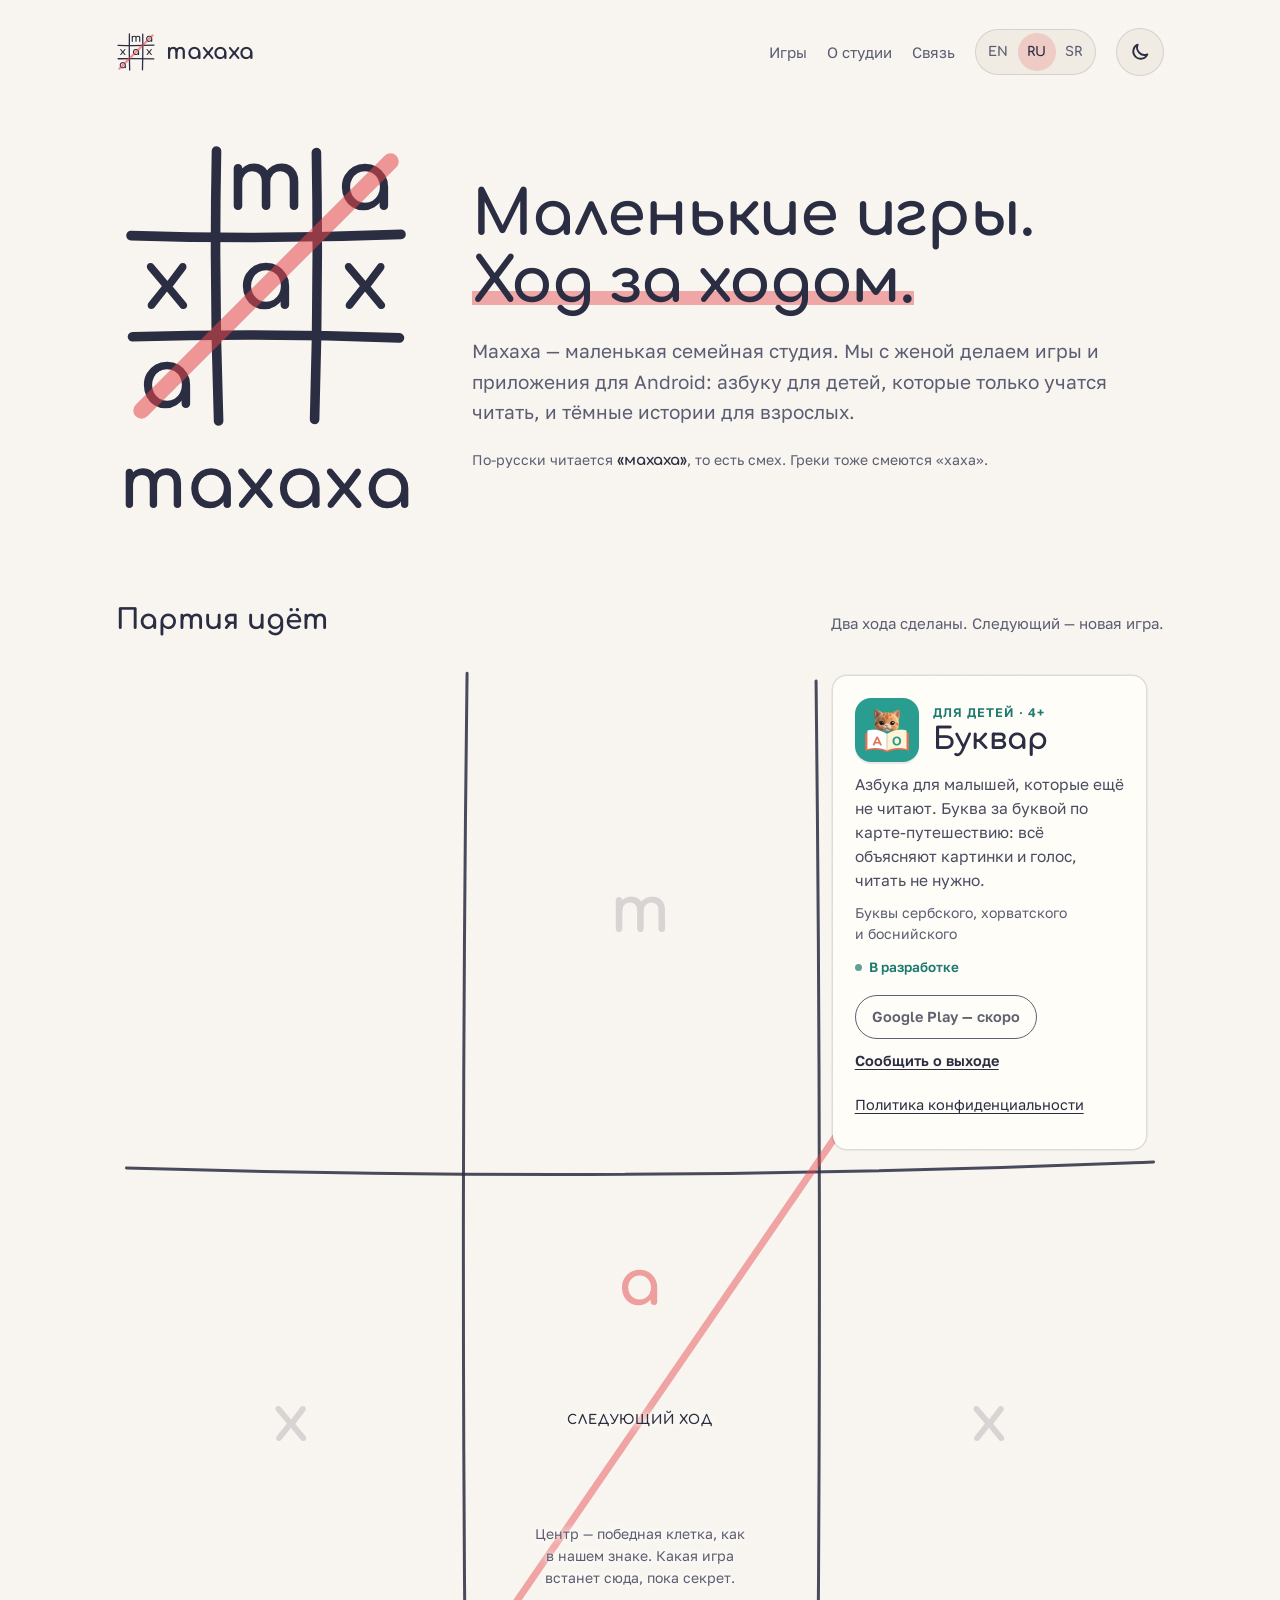
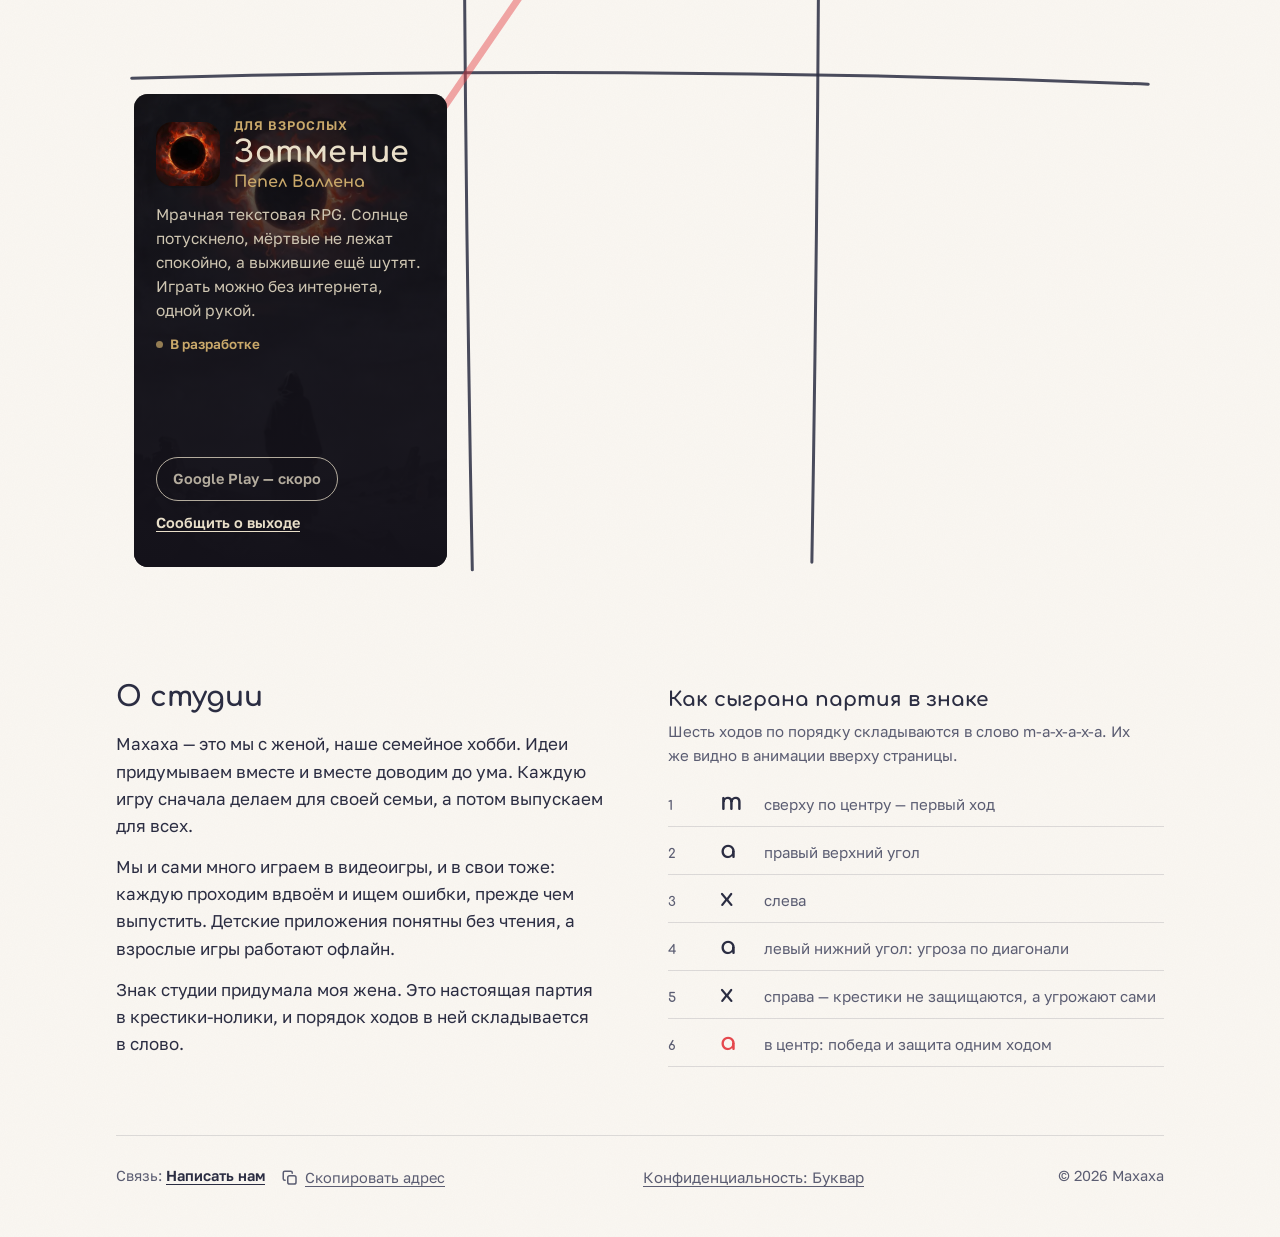
==== commit 03622d5a: "Публикация (исходники 11b7f1d)" ====
--- a/ru/index.html
+++ b/ru/index.html
@@ -4,7 +4,7 @@
 <meta charset="utf-8">
 <meta name="viewport" content="width=device-width, initial-scale=1, viewport-fit=cover">
 <title>Maxaxa — маленькие игры для детей и взрослых</title>
-<meta name="description" content="Maxaxa — независимая студия одного человека: приложения и игры для Android для детей и взрослых.">
+<meta name="description" content="Maxaxa — маленькая семейная студия: мы с женой делаем приложения и игры для Android для детей и взрослых.">
 <link rel="canonical" href="https://maxaxa.app/ru/">
 <link rel="alternate" hreflang="en" href="https://maxaxa.app/">
 <link rel="alternate" hreflang="ru" href="https://maxaxa.app/ru/">
@@ -13,7 +13,7 @@
 <meta property="og:type" content="website">
 <meta property="og:site_name" content="Maxaxa">
 <meta property="og:title" content="Maxaxa — маленькие игры для детей и взрослых">
-<meta property="og:description" content="Maxaxa — независимая студия одного человека: приложения и игры для Android для детей и взрослых.">
+<meta property="og:description" content="Maxaxa — маленькая семейная студия: мы с женой делаем приложения и игры для Android для детей и взрослых.">
 <meta property="og:url" content="https://maxaxa.app/ru/">
 <meta property="og:image" content="https://maxaxa.app/assets/og-ru.png">
 <meta property="og:image:width" content="1200">
@@ -57,7 +57,7 @@
     </svg>
     <div>
       <h1 class="say">Маленькие игры. <em>Ход за&nbsp;ходом.</em></h1>
-      <p class="lead">Maxaxa — независимая студия одного человека. Делаю игры и приложения для Android: азбуку для детей, которые только учатся читать, и тёмные истории для взрослых.</p>
+      <p class="lead">Maxaxa — маленькая семейная студия. Мы с женой делаем игры и приложения для Android: азбуку для детей, которые только учатся читать, и тёмные истории для взрослых.</p>
       <p class="reads">По-русски читается <b>«махаха»</b>, то есть смех. Греки тоже смеются «xaxa».</p>
     </div>
   </section>
@@ -125,8 +125,8 @@
   <section class="about" id="about">
     <div>
       <h2>О студии</h2>
-      <p>Maxaxa — это один человек. Каждую игру я сначала делаю для своей семьи, а потом выпускаю для всех.</p>
-      <p>Я сам много играю в видеоигры, и в свои тоже: каждую прохожу сам, прежде чем выпустить. Детские приложения понятны без чтения, а взрослые игры работают офлайн.</p>
+      <p>Maxaxa — это мы с женой, наше семейное хобби. Идеи придумываем вместе и вместе доводим до ума. Каждую игру сначала делаем для своей семьи, а потом выпускаем для всех.</p>
+      <p>Мы и сами много играем в видеоигры, и в свои тоже: каждую проходим вдвоём и ищем ошибки, прежде чем выпустить. Детские приложения понятны без чтения, а взрослые игры работают офлайн.</p>
       <p>Знак студии придумала моя жена. Это настоящая партия в крестики-нолики, и порядок ходов в ней складывается в слово.</p>
     </div>
     <div>
@@ -144,7 +144,7 @@
   </section>
 
   <footer id="contact">
-    <span class="contact">Связь: <a class="mail" href="mailto:hornsdron@gmail.com">Написать мне</a>
+    <span class="contact">Связь: <a class="mail" href="mailto:hornsdron@gmail.com">Написать нам</a>
       <button type="button" class="copy" id="copy-mail" data-addr="hornsdron@gmail.com" data-done="Скопировано">
         <svg class="i-copy" viewBox="0 0 24 24" width="18" height="18" aria-hidden="true"><rect x="9" y="9" width="11" height="11" rx="2.5" fill="none" stroke="currentColor" stroke-width="2" stroke-linejoin="round"/><path d="M5.5 15H5a2 2 0 0 1-2-2V5a2 2 0 0 1 2-2h8a2 2 0 0 1 2 2v.5" fill="none" stroke="currentColor" stroke-width="2" stroke-linecap="round" stroke-linejoin="round"/></svg>
         <svg class="i-done" viewBox="0 0 24 24" width="18" height="18" aria-hidden="true" hidden><path d="M5 12.5l4.5 4.5L19 7.5" fill="none" stroke="currentColor" stroke-width="2" stroke-linecap="round" stroke-linejoin="round"/></svg>
--- a/assets/site.css
+++ b/assets/site.css
@@ -51,14 +51,15 @@
 /* hero */
 .hero{display:grid; grid-template-columns:minmax(0,300px) minmax(0,1fr); gap:56px; align-items:center; padding-block:40px 72px}
 .lockup{width:100%; max-width:300px; overflow:visible}
-.lockup .g path{stroke:var(--line); stroke-dasharray:1; stroke-dashoffset:1; animation:draw .45s ease-out forwards}
+/* пунктир «1 2» и старт 1.06: промежуток длиннее линии, иначе круглый наконечник следующего штриха виден точкой до рисования (как в брендбуке) */
+.lockup .g path{stroke:var(--line); stroke-dasharray:1 2; stroke-dashoffset:1.06; animation:draw .45s ease-out forwards}
 .lockup .g path:nth-child(2){animation-delay:.08s} .lockup .g path:nth-child(3){animation-delay:.16s} .lockup .g path:nth-child(4){animation-delay:.24s}
 .lockup .l path, .lockup .w{fill:var(--fg)}
 .lockup .l path{opacity:0; transform-box:fill-box; transform-origin:center; animation:move .22s cubic-bezier(.3,1.6,.6,1) forwards}
 .lockup .l path:nth-child(1){animation-delay:.30s} .lockup .l path:nth-child(2){animation-delay:.44s}
 .lockup .l path:nth-child(3){animation-delay:.58s} .lockup .l path:nth-child(6){animation-delay:.72s}
 .lockup .l path:nth-child(5){animation-delay:.86s} .lockup .l path:nth-child(4){animation-delay:1.0s}
-.lockup .win{stroke:var(--accent); stroke-opacity:.55; stroke-dasharray:1; stroke-dashoffset:1; animation:draw .26s ease-in 1.1s forwards}
+.lockup .win{stroke:var(--accent); stroke-opacity:.55; stroke-dasharray:1 2; stroke-dashoffset:1.06; animation:draw .26s ease-in 1.1s forwards}
 .lockup .w{opacity:0; animation:fade .45s ease-out 1.36s forwards}
 @keyframes draw{to{stroke-dashoffset:0}}
 @keyframes move{from{opacity:0; transform:scale(.6)} to{opacity:1; transform:scale(1)}}
@@ -77,10 +78,10 @@
 .board{position:relative; display:grid; grid-template-columns:repeat(3,minmax(0,1fr)); grid-auto-rows:minmax(240px,1fr)}
 .board .lines{position:absolute; inset:0; width:100%; height:100%; pointer-events:none; z-index:0}
 .board .lines path{fill:none; stroke:var(--line); stroke-width:3; stroke-linecap:round; vector-effect:non-scaling-stroke; opacity:.85}
-.board .lines .win2{stroke:var(--accent); stroke-opacity:.55; stroke-width:7; stroke-dasharray:1; stroke-dashoffset:1}
+.board .lines .win2{stroke:var(--accent); stroke-opacity:.55; stroke-width:7; stroke-dasharray:1 2; stroke-dashoffset:1.06}
 .board.seen .lines .win2{animation:drawwin 1.1s ease-in-out .2s forwards}
 /* в конце пунктир убирается: на растянутой доске он даёт разрывы линии */
-@keyframes drawwin{99%{stroke-dashoffset:0; stroke-dasharray:1} 100%{stroke-dashoffset:0; stroke-dasharray:none}}
+@keyframes drawwin{99%{stroke-dashoffset:0; stroke-dasharray:1 2} 100%{stroke-dashoffset:0; stroke-dasharray:none}}
 .cell{position:relative; padding:18px; min-width:0}
 .card{height:100%; border-radius:14px; padding:22px; display:flex; flex-direction:column; gap:10px; position:relative; overflow:hidden; z-index:1}
 .eyebrow{font-size:12.5px; letter-spacing:.08em; text-transform:uppercase; font-weight:600}
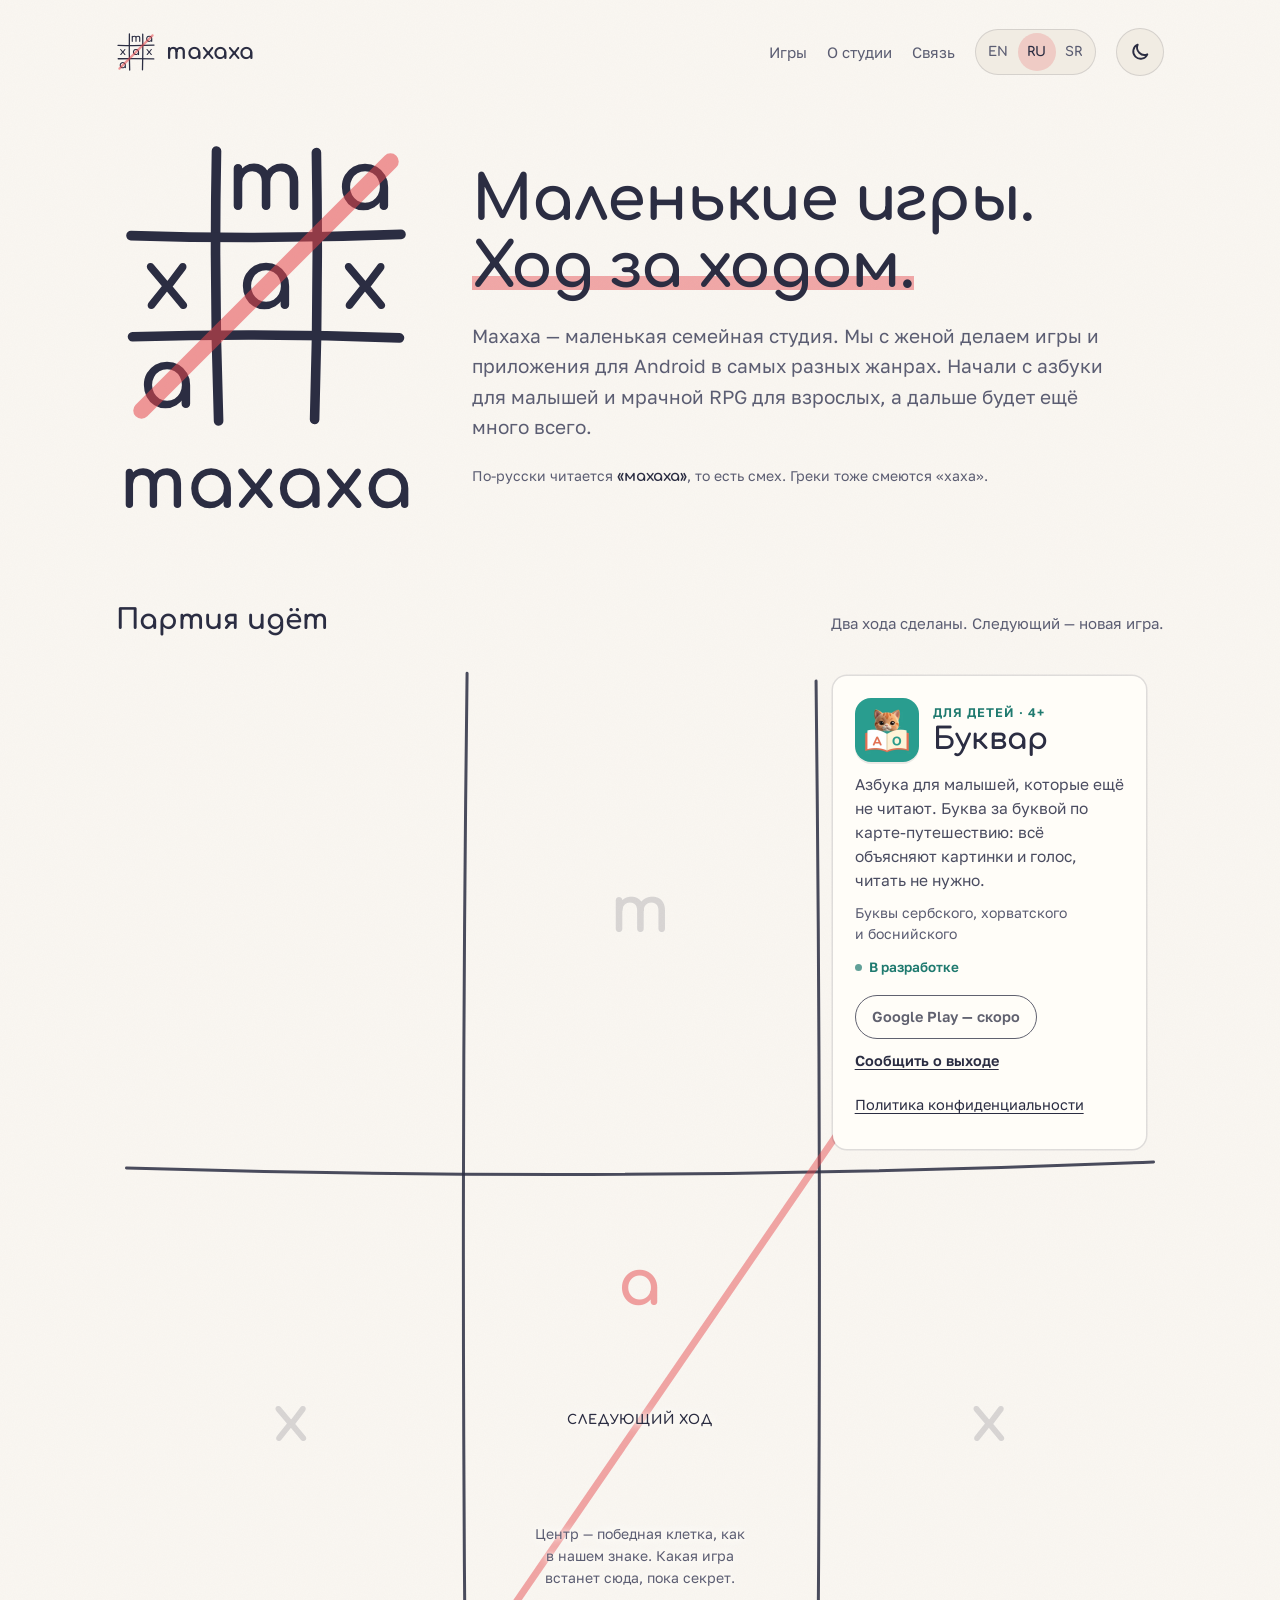
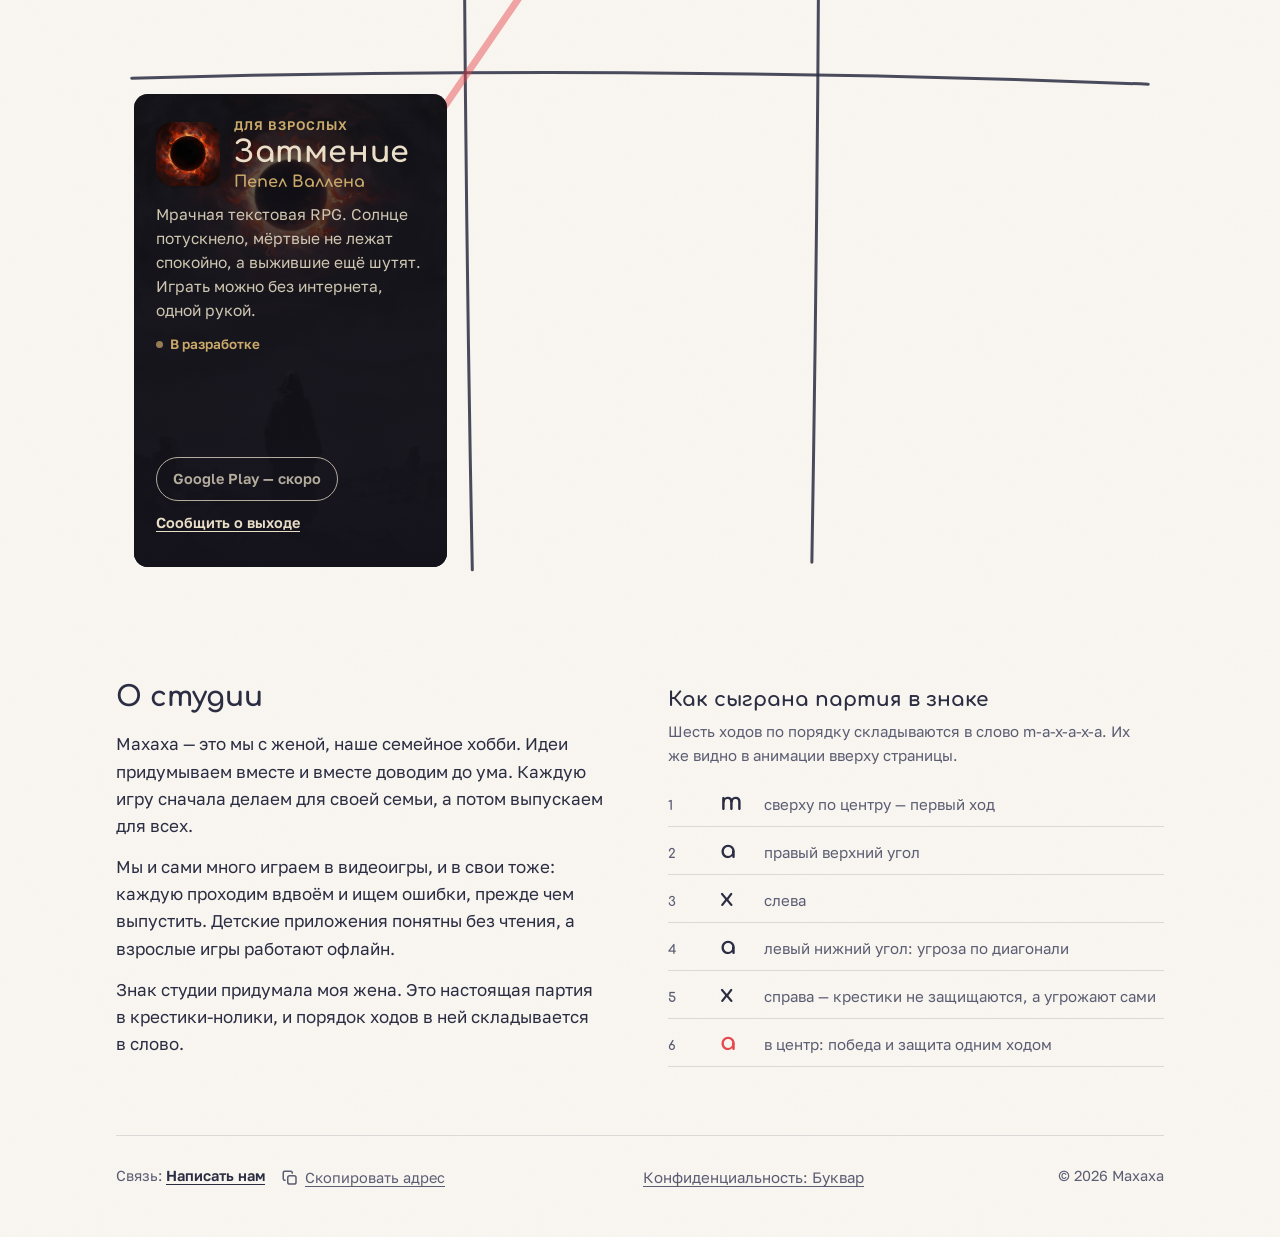
==== commit 8b51bff4: "Публикация (исходники 8723e4e)" ====
--- a/ru/index.html
+++ b/ru/index.html
@@ -57,7 +57,7 @@
     </svg>
     <div>
       <h1 class="say">Маленькие игры. <em>Ход за&nbsp;ходом.</em></h1>
-      <p class="lead">Maxaxa — маленькая семейная студия. Мы с женой делаем игры и приложения для Android: азбуку для детей, которые только учатся читать, и тёмные истории для взрослых.</p>
+      <p class="lead">Maxaxa — маленькая семейная студия. Мы с женой делаем игры и приложения для Android в самых разных жанрах. Начали с азбуки для малышей и мрачной RPG для взрослых, а дальше будет ещё много всего.</p>
       <p class="reads">По-русски читается <b>«махаха»</b>, то есть смех. Греки тоже смеются «xaxa».</p>
     </div>
   </section>
